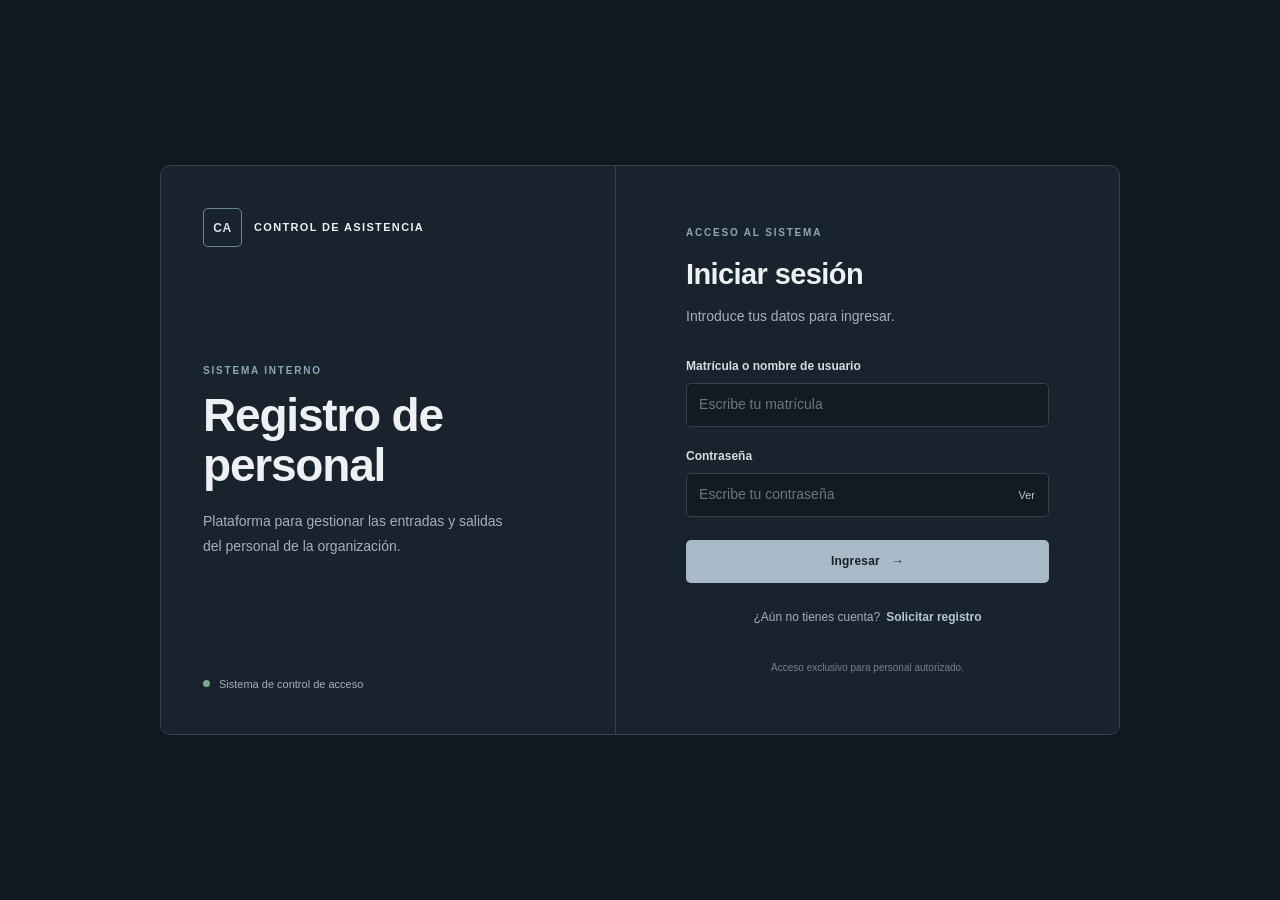
==== htdocs/index.html @ 4306ea1f "Agregar archivos necesarios para el frontend del proyecto" ====
<!doctype html>
<html lang="es">
<head>
  <meta charset="utf-8">
  <meta name="viewport" content="width=device-width, initial-scale=1">
  <meta name="description" content="Acceso al sistema de control de asistencia del personal.">
  <title>Iniciar sesión | Control de asistencia</title>
  <link rel="icon" href="img/favicon.svg" type="image/svg+xml">
  <link rel="stylesheet" href="css/estilos.css">
  <script src="js/app.js" defer></script>
</head>
<body class="login-page">
  <main class="login-shell">
    <section class="login-info">
      <a class="brand" href="index.html" aria-label="Inicio">
        <span class="brand-symbol">CA</span>
        <span class="brand-name">CONTROL DE ASISTENCIA</span>
      </a>
      <div class="info-copy">
        <span class="overline">SISTEMA INTERNO</span>
        <h1>Registro de<br>personal</h1>
        <p>Plataforma para gestionar las entradas y salidas del personal de la organización.</p>
      </div>
      <div class="info-bottom">
        <span class="status-indicator"></span>
        Sistema de control de acceso
      </div>
    </section>

    <section class="login-content">
      <div class="mobile-brand">
        <span class="brand-symbol">CA</span>
        <span class="brand-name">CONTROL DE ASISTENCIA</span>
      </div>
      <div class="section-heading">
        <span class="overline">ACCESO AL SISTEMA</span>
        <h2>Iniciar sesión</h2>
        <p>Introduce tus datos para ingresar.</p>
      </div>

      <!-- El atributo action se definirá cuando se determine el backend. -->
      <form class="form" id="loginForm" action="#" method="post">
        <div class="form-field">
          <label for="usuario">Matrícula o nombre de usuario</label>
          <input id="usuario" name="usuario" type="text" placeholder="Escribe tu matrícula" autocomplete="username" required>
        </div>
        <div class="form-field">
          <label for="contrasena">Contraseña</label>
          <div class="password-wrap">
            <input id="contrasena" name="contrasena" type="password" placeholder="Escribe tu contraseña" autocomplete="current-password" required>
            <button class="password-toggle" type="button" data-toggle-password="contrasena" aria-label="Mostrar contraseña">Ver</button>
          </div>
        </div>
        <p class="form-message" id="loginMessage" role="status" aria-live="polite"></p>
        <button class="button button-primary button-wide" type="submit">Ingresar <span aria-hidden="true">→</span></button>
      </form>
      <div class="login-bottom">
        <span>¿Aún no tienes cuenta?</span>
        <a href="registro.html">Solicitar registro</a>
      </div>
      <p class="security-note">Acceso exclusivo para personal autorizado.</p>
    </section>
  </main>
</body>
</html>
---- htdocs/css/estilos.css ----
:root {
  color-scheme: dark;
  --bg: #111820;
  --surface: #19232d;
  --surface-raised: #202c37;
  --surface-hover: #253440;
  --border: #34424f;
  --text: #edf1f4;
  --muted: #a5b0ba;
  --subtle: #74818d;
  --accent: #8da6ba;
  --accent-strong: #b5c7d5;
  --success: #7ba68f;
  --danger: #d28b83;
  --radius: 8px;
}
* { box-sizing: border-box; }
html { min-width: 320px; }
body {
  margin: 0; min-height: 100vh; background: var(--bg); color: var(--text);
  font-family: Arial, Helvetica, sans-serif; font-size: 14px; line-height: 1.5;
}
a { color: var(--accent-strong); text-decoration: none; }
a:hover { color: #fff; text-decoration: underline; }
button, input, select { font: inherit; }
.login-page { display: grid; place-items: center; padding: 32px 20px; }
.login-shell {
  width: min(960px, 100%); min-height: 570px; display: grid; grid-template-columns: 0.95fr 1.05fr;
  background: var(--surface); border: 1px solid var(--border); border-radius: 10px; overflow: hidden;
}
.login-info {
  background: #18232d; border-right: 1px solid var(--border); padding: 42px;
  display: flex; flex-direction: column; justify-content: space-between;
}
.brand { display: inline-flex; align-items: center; gap: 12px; width: fit-content; color: var(--text); }
.brand:hover { text-decoration: none; }
.brand-symbol {
  width: 39px; height: 39px; display: grid; place-items: center; border: 1px solid #6f8394;
  color: #d7e0e7; font-size: 12px; font-weight: 700; letter-spacing: .5px; border-radius: 5px;
}
.brand-name { font-size: 11px; letter-spacing: 1.35px; font-weight: 700; }
.info-copy { max-width: 330px; padding: 40px 0; }
.overline { display: block; color: var(--accent); font-size: 10px; letter-spacing: 1.8px; font-weight: 700; margin-bottom: 13px; }
.info-copy h1 { font-size: clamp(34px, 4vw, 46px); line-height: 1.08; letter-spacing: -1.2px; margin: 0 0 18px; font-weight: 600; }
.info-copy p { max-width: 310px; color: var(--muted); line-height: 1.8; margin: 0; }
.info-bottom, .session-label { color: var(--muted); font-size: 11px; display: flex; align-items: center; gap: 9px; }
.status-indicator { width: 7px; height: 7px; border-radius: 50%; background: var(--success); display: inline-block; }
.login-content { padding: 58px clamp(30px, 6vw, 70px); display: flex; flex-direction: column; justify-content: center; }
.mobile-brand { display: none; align-items: center; gap: 12px; margin-bottom: 38px; }
.section-heading { margin-bottom: 30px; }
.section-heading h2, .page-title h1 { margin: 0 0 9px; font-size: 29px; font-weight: 600; letter-spacing: -.6px; }
.section-heading p, .page-title p { margin: 0; color: var(--muted); }
.form { display: flex; flex-direction: column; gap: 20px; }
.form-field { display: flex; flex-direction: column; gap: 8px; }
.form-field label { color: #d6dde3; font-size: 12px; font-weight: 600; }
.form-field label span { color: var(--accent-strong); }
input, select {
  width: 100%; min-height: 44px; padding: 0 12px; color: var(--text); background: #121a22;
  border: 1px solid var(--border); border-radius: 5px; outline: none;
}
input::placeholder { color: #687783; }
input:focus, select:focus { border-color: #91a8ba; box-shadow: 0 0 0 2px #91a8ba22; }
select { color: var(--muted); }
.password-wrap { display: flex; position: relative; }
.password-wrap input { padding-right: 56px; }
.password-toggle {
  position: absolute; right: 8px; top: 50%; transform: translateY(-50%); border: 0; background: transparent;
  color: var(--accent-strong); cursor: pointer; font-size: 11px; padding: 6px;
}
.button {
  min-height: 43px; padding: 0 18px; border-radius: 5px; border: 1px solid transparent;
  display: inline-flex; justify-content: center; align-items: center; gap: 12px;
  cursor: pointer; font-size: 12px; font-weight: 700; letter-spacing: .2px;
}
.button-primary { background: #a8bac8; color: #17212a; }
.button-primary:hover { background: #c3d0d9; text-decoration: none; }
.button-secondary { background: #222e39; color: var(--text); border-color: var(--border); }
.button-secondary:hover { background: var(--surface-hover); text-decoration: none; }
.button-wide { width: 100%; margin-top: 3px; }
.login-bottom { display: flex; justify-content: center; gap: 6px; margin-top: 25px; color: var(--muted); font-size: 12px; }
.login-bottom a { font-weight: 700; }
.security-note { text-align: center; margin: 34px 0 0; color: var(--subtle); font-size: 10px; }
.form-message { min-height: 0; margin: -8px 0 0; font-size: 12px; color: var(--danger); }
.form-message:empty { display: none; }
.topbar {
  min-height: 68px; padding: 0 max(5vw, 24px); background: #151e27;
  border-bottom: 1px solid var(--border); display: flex; justify-content: space-between; align-items: center; gap: 20px;
}
.brand-header { color: var(--text); }
.header-link { color: var(--accent-strong); font-size: 12px; font-weight: 600; }
.topbar-right { display: flex; align-items: center; gap: 25px; }
.page-container { width: min(1080px, calc(100% - 48px)); margin: 52px auto 42px; }
.page-narrow { width: min(760px, calc(100% - 36px)); }
.page-title { margin-bottom: 27px; }
.page-title h1 { font-size: 30px; }
.panel { background: var(--surface); border: 1px solid var(--border); border-radius: 8px; padding: 28px; }
.form-grid { display: grid; grid-template-columns: 1fr 1fr; gap: 20px; }
.form-actions { display: flex; justify-content: flex-end; gap: 10px; padding-top: 4px; }
.small-note { color: var(--subtle); font-size: 11px; margin: -3px 0 0; }
.dashboard-heading { display: flex; align-items: flex-end; justify-content: space-between; gap: 24px; margin-bottom: 31px; }
.date-box { min-width: 145px; padding: 12px 15px; background: var(--surface); border: 1px solid var(--border); border-radius: 6px; }
.date-label { display: block; color: var(--subtle); font-size: 9px; letter-spacing: 1.5px; margin-bottom: 4px; }
.date-box strong { color: var(--accent-strong); font-size: 12px; font-weight: 600; }
.module-grid { display: grid; grid-template-columns: repeat(4, 1fr); gap: 14px; }
.module-card {
  position: relative; min-height: 230px; padding: 20px; display: flex; flex-direction: column;
  background: var(--surface); border: 1px solid var(--border); border-radius: 7px; color: var(--text);
  transition: background .15s ease, border-color .15s ease;
}
.module-card:hover { background: var(--surface-hover); border-color: #687d8e; text-decoration: none; }
.module-number { color: var(--subtle); font-size: 10px; letter-spacing: 1px; }
.module-icon {
  width: 39px; height: 39px; display: grid; place-items: center; margin-top: 18px;
  border: 1px solid #536575; border-radius: 5px; color: var(--accent-strong); font-size: 20px;
}
.module-card h2 { margin: 17px 0 7px; font-size: 15px; font-weight: 600; }
.module-card p { color: var(--muted); font-size: 11px; line-height: 1.65; margin: 0 0 18px; }
.module-action { color: var(--accent-strong); font-size: 11px; font-weight: 700; margin-top: auto; display: flex; justify-content: space-between; }
.system-notice { margin-top: 23px; padding: 14px 16px; background: #1b2833; border: 1px solid var(--border); border-left: 3px solid #879daf; border-radius: 5px; color: var(--muted); font-size: 11px; line-height: 1.7; }
.system-notice strong { color: var(--text); }
.footer { text-align: center; color: var(--subtle); font-size: 10px; padding: 22px 15px; border-top: 1px solid #28343e; }
@media (max-width: 850px) { .module-grid { grid-template-columns: repeat(2, 1fr); } }
@media (max-width: 620px) {
  .login-page { padding: 14px; }
  .login-shell { grid-template-columns: 1fr; min-height: auto; }
  .login-info { display: none; }
  .login-content { padding: 30px 23px; }
  .mobile-brand { display: flex; }
  .topbar { padding: 13px 18px; align-items: flex-start; flex-direction: column; }
  .topbar-right { width: 100%; justify-content: space-between; gap: 10px; }
  .page-container { width: calc(100% - 32px); margin-top: 34px; }
  .form-grid { grid-template-columns: 1fr; }
  .panel { padding: 20px; }
  .form-actions { flex-direction: column-reverse; }
  .form-actions .button { width: 100%; }
  .dashboard-heading { align-items: flex-start; flex-direction: column; }
  .module-grid { grid-template-columns: 1fr; }
  .module-card { min-height: 195px; }
  .login-bottom { flex-wrap: wrap; }
}

/* Componentes de registro de entrada y salida */
.record-type { display: flex; align-items: center; gap: 13px; padding: 14px; margin-bottom: 25px; border: 1px solid var(--border); border-radius: 5px; background: #151f28; }
.record-arrow { width: 36px; height: 36px; display: grid; place-items: center; border: 1px solid #657b8d; border-radius: 5px; color: var(--accent-strong); font-size: 21px; }
.record-type strong { display: block; color: var(--text); font-size: 13px; }
.record-type small { display: block; margin-top: 3px; color: var(--muted); font-size: 11px; }
.record-form { gap: 17px; }
.record-form .form-grid { margin-top: 2px; }
.record-form input[readonly] { color: var(--accent-strong); background: #151e27; cursor: default; }
.confirmation-box { display: flex; align-items: flex-start; gap: 12px; margin-top: 20px; padding: 15px; background: #1b2a28; border: 1px solid #456357; border-radius: 5px; }
.confirmation-box[hidden] { display: none; }
.confirmation-mark { width: 25px; height: 25px; flex: 0 0 25px; display: grid; place-items: center; border-radius: 50%; color: #17231e; background: #8eae9d; font-weight: 700; }
.confirmation-box strong { color: #d7e8dd; font-size: 12px; }
.confirmation-box p { color: #aebfb5; margin: 4px 0 0; font-size: 11px; line-height: 1.6; }
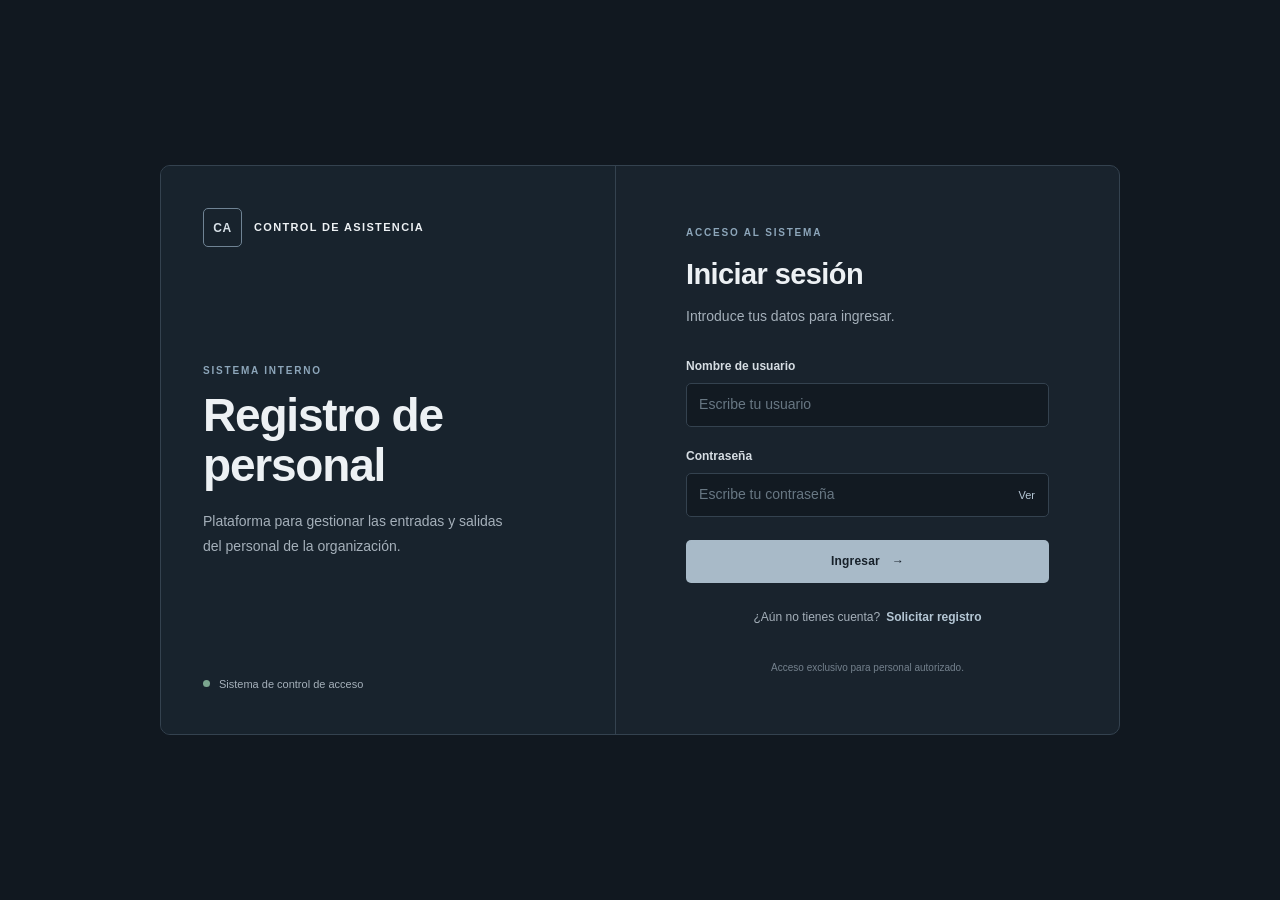
==== commit 0ca408ac: "Actualización de archivos modificados" ====
--- a/htdocs/index.html
+++ b/htdocs/index.html
@@ -38,11 +38,10 @@
         <p>Introduce tus datos para ingresar.</p>
       </div>
 
-      <!-- El atributo action se definirá cuando se determine el backend. -->
-      <form class="form" id="loginForm" action="#" method="post">
+      <form class="form" id="loginForm" action="login_result.php" method="post">
         <div class="form-field">
-          <label for="usuario">Matrícula o nombre de usuario</label>
-          <input id="usuario" name="usuario" type="text" placeholder="Escribe tu matrícula" autocomplete="username" required>
+          <label for="usuario">Nombre de usuario</label>
+          <input id="usuario" name="usuario" type="text" placeholder="Escribe tu usuario" autocomplete="username" required>
         </div>
         <div class="form-field">
           <label for="contrasena">Contraseña</label>
--- a/htdocs/css/estilos.css
+++ b/htdocs/css/estilos.css
@@ -152,3 +152,70 @@
 .confirmation-mark { width: 25px; height: 25px; flex: 0 0 25px; display: grid; place-items: center; border-radius: 50%; color: #17231e; background: #8eae9d; font-weight: 700; }
 .confirmation-box strong { color: #d7e8dd; font-size: 12px; }
 .confirmation-box p { color: #aebfb5; margin: 4px 0 0; font-size: 11px; line-height: 1.6; }
+
+    .table-panel {
+      padding: 32px 36px;
+      background: #19232d;
+      border: 1px solid #344553;
+      border-radius: 10px;
+      color: #edf1f4;
+      box-sizing: border-box;
+      width: 100%;
+    }
+
+    .table-heading {
+      margin-bottom: 22px;
+    }
+
+    .table-heading h2 {
+      margin: 0 0 12px;
+      color: #edf1f4;
+      font-size: 27px;
+    }
+
+    .table-heading p {
+      margin: 0;
+      color: #d5dde4;
+    }
+
+    .table-scroll {
+      width: 100%;
+      overflow-x: auto;
+    }
+
+    .attendance-table {
+      width: 100%;
+      min-width: 620px;
+      border-collapse: collapse;
+      table-layout: fixed;
+      color: #edf1f4;
+      background: #19232d;
+    }
+
+    .attendance-table th,
+    .attendance-table td {
+      border: 1px solid #40515f;
+      padding: 15px 18px;
+      text-align: left;
+      vertical-align: middle;
+    }
+
+    .attendance-table th {
+      background: #202d38;
+      color: #ffffff;
+      font-weight: 700;
+    }
+
+    .attendance-table tbody tr:nth-child(even) {
+      background: #1d2934;
+    }
+
+    @media (max-width: 640px) {
+      .table-panel {
+        padding: 22px 16px;
+      }
+
+      .attendance-table th,
+      .attendance-table td {
+        padding: 12px;
+      }
